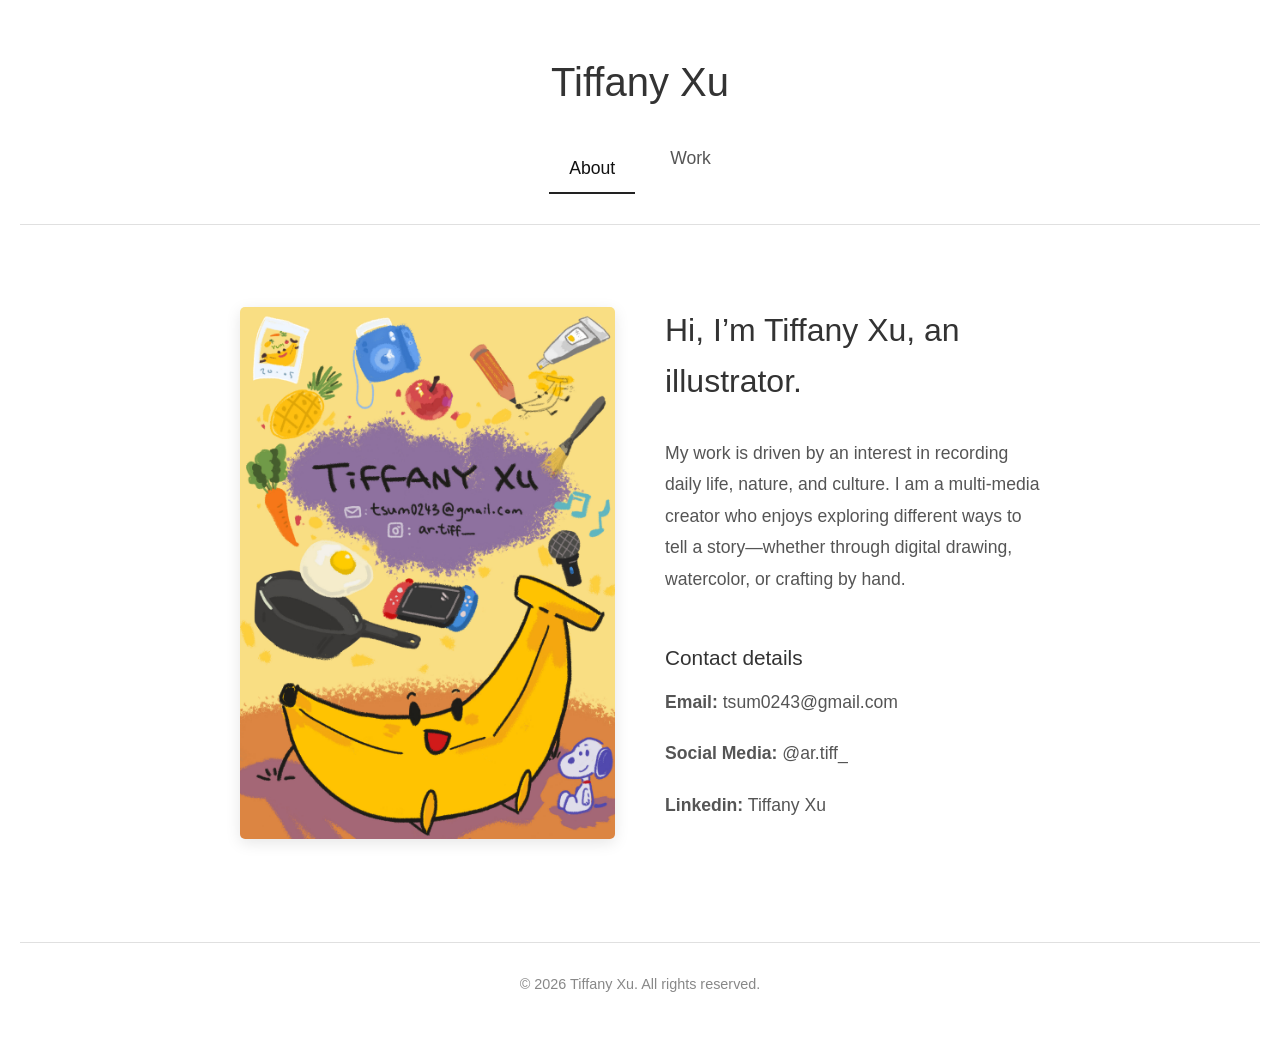
==== index.html @ 04281f54 "First update" ====
<!DOCTYPE html>
<html lang="en">
<head>
    <meta charset="UTF-8">
    <meta name="viewport" content="width=device-width, initial-scale=1.0">
    <title>Tiffany Xu</title>
    <link rel="stylesheet" href="styles.css?v=15">
</head>
<body>
    <div class="container">
        <header>
            <h1 class="main-title">Tiffany Xu</h1>
            <nav class="nav-buttons">
                <a href="index.html" class="nav-btn active">About</a>
                <div class="nav-dropdown">
                    <a href="work.html" class="nav-btn">Work</a>
                    <div class="dropdown-content">
                        <a href="work.html">Illustration</a>
                        <a href="board-game.html">Board Games</a>
                        <a href="installation.html">Installation</a>
                    </div>
                </div>
            </nav>
        </header>

        <main class="page-content">
            <div class="content-section about-layout">
                <div class="about-image-container">
                    <img src="images/about.jpg" alt="Tiffany Xu" class="about-image">
                </div>
                <div class="about-text">
                    <h2>Hi, I’m Tiffany Xu, an illustrator.</h2>
                    <p>My work is driven by an interest in recording daily life, nature, and culture. I am a multi-media creator who enjoys exploring different ways to tell a story—whether through digital drawing, watercolor, or crafting by hand.</p>
                    <br>
                    <h3 style="margin-bottom: 12px; font-weight: 500; font-size: 1.3rem;">Contact details</h3>
                    <p><strong>Email:</strong> <a href="mailto:tsum0243@gmail.com" style="color: inherit; text-decoration: none;">tsum0243@gmail.com</a></p>
                    <p><strong>Social Media:</strong> <a href="https://www.instagram.com/ar.tiff_?igsh=MWZ2eTgyZ25mOGxwZg==&utm_source=qr" target="_blank" style="color: inherit; text-decoration: none;">@ar.tiff_</a></p>
                    <p><strong>Linkedin:</strong> <a href="https://www.linkedin.com/in/tiffany-xu-31a6b729b/" target="_blank" style="color: inherit; text-decoration: none;">Tiffany Xu</a></p>
                </div>
            </div>
        </main>
        
        <footer>
            <p>&copy; 2026 Tiffany Xu. All rights reserved.</p>
        </footer>
    </div>
</body>
</html>
---- styles.css ----
/* Reset and Base Styles */
* {
    margin: 0;
    padding: 0;
    box-sizing: border-box;
}

body {
    font-family: -apple-system, BlinkMacSystemFont, 'Segoe UI', Roboto, Oxygen, Ubuntu, Cantarell, sans-serif;
    background-color: #FFFFFF;
    color: #333333;
    line-height: 1.6;
    min-height: 100vh;
}

.container {
    max-width: 1400px;
    margin: 0 auto;
    padding: 20px;
    min-height: 100vh;
    display: flex;
    flex-direction: column;
}

/* Header Styles */
header {
    padding: 30px 0;
    border-bottom: 1px solid #E0E0E0;
    margin-bottom: 40px;
}

.main-title {
    font-size: 2.5rem;
    font-weight: 300;
    color: #333333;
    margin-bottom: 30px;
    text-align: center;
}

/* Navigation Buttons */
.nav-buttons {
    display: flex;
    justify-content: center;
    gap: 15px;
    flex-wrap: wrap;
}

.nav-btn {
    padding: 10px 20px;
    background-color: transparent;
    color: #555555;
    text-decoration: none;
    border: none;
    border-bottom: 2px solid transparent;
    border-radius: 0;
    transition: all 0.3s ease;
    font-size: 1.1rem;
    cursor: pointer;
}

.nav-btn:hover {
    background-color: transparent;
    color: #111111;
}

.nav-btn.active {
    background-color: transparent;
    color: #111111;
    border-color: #222222;
}

/* Navigation Dropdown */
.nav-dropdown {
    display: inline-block;
    position: relative;
}

.dropdown-content {
    display: none;
    position: absolute;
    background-color: #ffffff;
    min-width: 155px;
    box-shadow: 0px 4px 12px 1px rgba(0,0,0,0.08);
    z-index: 100;
    top: 100%;
    left: 50%;
    transform: translateX(-50%);
    border-radius: 4px;
    padding: 8px 0;
}

.dropdown-content a {
    color: #555555;
    padding: 10px 16px;
    text-decoration: none;
    display: block;
    font-size: 0.95rem;
    transition: background-color 0.2s ease, color 0.2s ease;
    text-align: center;
}

.dropdown-content a:hover {
    background-color: #f9f9f9;
    color: #111111;
}

.nav-dropdown:hover .dropdown-content {
    display: block;
}

/* Home Page Content */
.home-content {
    flex: 1;
    display: flex;
    flex-direction: column;
    align-items: center;
    justify-content: center;
    text-align: center;
    padding: 40px 20px;
}

.welcome-section {
    margin-bottom: 40px;
}

.welcome-section h2 {
    font-size: 2rem;
    font-weight: 300;
    margin-bottom: 20px;
    color: #333333;
}

.welcome-section p {
    font-size: 1.2rem;
    color: #666666;
}

.feature-preview {
    font-size: 1rem;
    color: #888888;
}

/* Page Content (About, Contact) */
.page-content {
    flex: 1;
    padding: 40px 20px;
}

.content-section {
    max-width: 800px;
    margin: 0 auto;
}

.content-section h2 {
    font-size: 2rem;
    font-weight: 300;
    margin-bottom: 30px;
    color: #333333;
}

.content-section p {
    font-size: 1.1rem;
    margin-bottom: 20px;
    color: #555555;
    line-height: 1.8;
}

.contact-info {
    margin-top: 30px;
}

.contact-info p {
    margin-bottom: 15px;
}

/* About Page Layout */
.about-layout {
    display: flex;
    align-items: center;
    gap: 50px;
}

.about-text {
    flex: 1;
}

.about-image-container {
    flex: 1;
    width: 100%;
    margin-bottom: 0px;
    text-align: center;
}

.about-image {
    max-width: 100%;
    height: auto;
    display: block;
    margin: 0 auto;
    border-radius: 5px;
    box-shadow: 0 4px 15px rgba(0, 0, 0, 0.1);
}

@media (max-width: 768px) {
    .about-layout {
        flex-direction: column;
    }
    
    .about-image-container {
        margin-bottom: 30px;
    }
}

/* Work Page Layout */
.work-content {
    flex: 1;
    padding: 20px 0;
}

.work-layout {
    display: flex;
    gap: 30px;
    min-height: 70vh;
}

/* Left Column: Thumbnail Gallery */
.thumbnail-column {
    width: 200px;
    flex-shrink: 0;
    padding: 20px;
    background-color: #FAFAFA;
    border-right: 1px solid #E0E0E0;
}

.thumbnail-column h2 {
    font-size: 1.3rem;
    font-weight: 300;
    margin-bottom: 25px;
    color: #333333;
}

.sidebar-category {
    display: block;
    font-size: 1.1rem;
    font-weight: 500;
    color: #888;
    text-transform: uppercase;
    text-decoration: none;
    letter-spacing: 1px;
    margin: 20px 0 15px 0;
    transition: color 0.3s ease;
}
.sidebar-category:first-of-type {
    margin-top: 0;
}
.sidebar-category:hover {
    color: #333;
}
.sidebar-category.active {
    color: #333;
    font-weight: 700;
}

.thumbnail-gallery {
    display: flex;
    flex-direction: column;
    gap: 15px;
}

.thumbnail-item {
    cursor: pointer;
    border: 2px solid transparent;
    border-radius: 5px;
    padding: 5px;
    transition: all 0.3s ease;
    width: 100%;
    display: flex;
    flex-direction: column;
    align-items: center;
    gap: 5px;
}

.thumbnail-item:hover {
    border-color: #CCCCCC;
    transform: scale(1.05);
}

.thumbnail-item.active {
    border-color: #333333;
}

.thumbnail-img-wrapper {
    width: 100%;
    aspect-ratio: 1;
    overflow: hidden;
    border-radius: 3px;
}

.thumbnail-img-wrapper img {
    width: 100%;
    height: 100%;
    object-fit: cover;
    display: block;
}

.thumbnail-subtitle {
    font-size: 10px;
    color: #333;
    text-align: center;
    text-transform: capitalize;
}

/* Center Column: Main Project View */
.main-view-column {
    flex: 1;
    display: flex;
    flex-direction: column;
    gap: 40px;
}

.project-display {
    width: 100%;
    max-width: 800px;
    margin: 0 auto;
    background-color: #FAFAFA;
    padding: 20px;
    border-radius: 5px;
    position: relative;
}

.project-display img {
    max-width: 100%;
    max-height: 65vh;
    width: auto;
    height: auto;
    display: block;
    margin: 0 auto;
    object-fit: contain;
    border-radius: 3px;
    transition: transform 0.3s ease;
}

.project-display img:hover {
    transform: scale(1.02);
}

/* Gallery Navigation Arrows */
.gallery-arrow {
    position: absolute;
    top: 50%;
    transform: translateY(-50%);
    background-color: rgba(255, 255, 255, 0.9);
    border: 2px solid #333333;
    border-radius: 50%;
    width: 50px;
    height: 50px;
    font-size: 2rem;
    font-weight: bold;
    color: #333333;
    cursor: pointer;
    display: flex;
    align-items: center;
    justify-content: center;
    z-index: 10;
    transition: all 0.3s ease;
    padding: 0;
    line-height: 1;
}

.gallery-arrow:hover {
    background-color: #333333;
    color: #FFFFFF;
    transform: translateY(-50%) scale(1.1);
}

.left-arrow {
    left: 10px;
}

.right-arrow {
    right: 10px;
}

.project-description {
    max-width: 800px;
    margin: 0 auto;
    padding: 0 20px;
}

.project-description h2 {
    font-size: 1.8rem;
    font-weight: 300;
    margin-bottom: 10px;
    color: #333333;
}

.project-description .project-subtitle {
    font-size: 1.2rem;
    font-weight: 400;
    margin-bottom: 20px;
    color: #666666;
    font-style: italic;
}

.project-description p {
    font-size: 1.1rem;
    color: #555555;
    line-height: 1.8;
}

.project-components {
    display: none;
    grid-template-columns: 1fr 1fr;
    gap: 20px;
    margin-top: 30px;
}

.project-components img {
    width: 100%;
    height: auto;
    border-radius: 3px;
    box-shadow: 0 2px 8px rgba(0, 0, 0, 0.1);
}

.project-components img.full-width {
    grid-column: 1 / -1;
}

/* Footer */
footer {
    margin-top: 60px;
    padding: 30px 0;
    border-top: 1px solid #E0E0E0;
    text-align: center;
    color: #888888;
    font-size: 0.9rem;
}

/* Zoom Modal */
.zoom-modal {
    display: none;
    position: fixed;
    top: 0;
    left: 0;
    width: 100%;
    height: 100%;
    background-color: rgba(0, 0, 0, 0.95);
    z-index: 1000;
    justify-content: center;
    align-items: center;
    padding: 20px;
}

.zoom-modal.active {
    display: flex;
}

.zoom-image {
    max-width: 90%;
    max-height: 90vh;
    object-fit: contain;
    border-radius: 5px;
}

.zoom-close {
    position: absolute;
    top: 20px;
    right: 30px;
    background: none;
    border: none;
    color: #FFFFFF;
    font-size: 3rem;
    font-weight: 300;
    cursor: pointer;
    z-index: 1001;
    width: 50px;
    height: 50px;
    display: flex;
    align-items: center;
    justify-content: center;
    transition: transform 0.3s ease;
    line-height: 1;
}

.zoom-close:hover {
    transform: scale(1.2);
    color: #CCCCCC;
}

.zoom-arrow {
    position: absolute;
    top: 50%;
    transform: translateY(-50%);
    background-color: rgba(255, 255, 255, 0.2);
    border: 2px solid #FFFFFF;
    border-radius: 50%;
    width: 60px;
    height: 60px;
    font-size: 3rem;
    font-weight: bold;
    color: #FFFFFF;
    cursor: pointer;
    display: flex;
    align-items: center;
    justify-content: center;
    z-index: 1001;
    transition: all 0.3s ease;
    padding: 0;
    line-height: 1;
}

.zoom-arrow:hover {
    background-color: rgba(255, 255, 255, 0.3);
    transform: translateY(-50%) scale(1.1);
}

.zoom-left-arrow {
    left: 30px;
}

.zoom-right-arrow {
    right: 30px;
}

/* Responsive Design */
@media (max-width: 968px) {
    .work-layout {
        flex-direction: column;
    }
    
    .thumbnail-column {
        width: 100%;
        border-right: none;
        border-bottom: 1px solid #E0E0E0;
        padding-bottom: 20px;
    }
    
    .thumbnail-gallery {
        flex-direction: row;
        flex-wrap: wrap;
        justify-content: center;
    }
    
    .thumbnail-item {
        width: 120px;
    }
}

@media (max-width: 600px) {
    .main-title {
        font-size: 2rem;
    }
    
    .nav-btn {
        padding: 10px 20px;
        font-size: 0.9rem;
    }
    
    .welcome-section h2 {
        font-size: 1.5rem;
    }
}
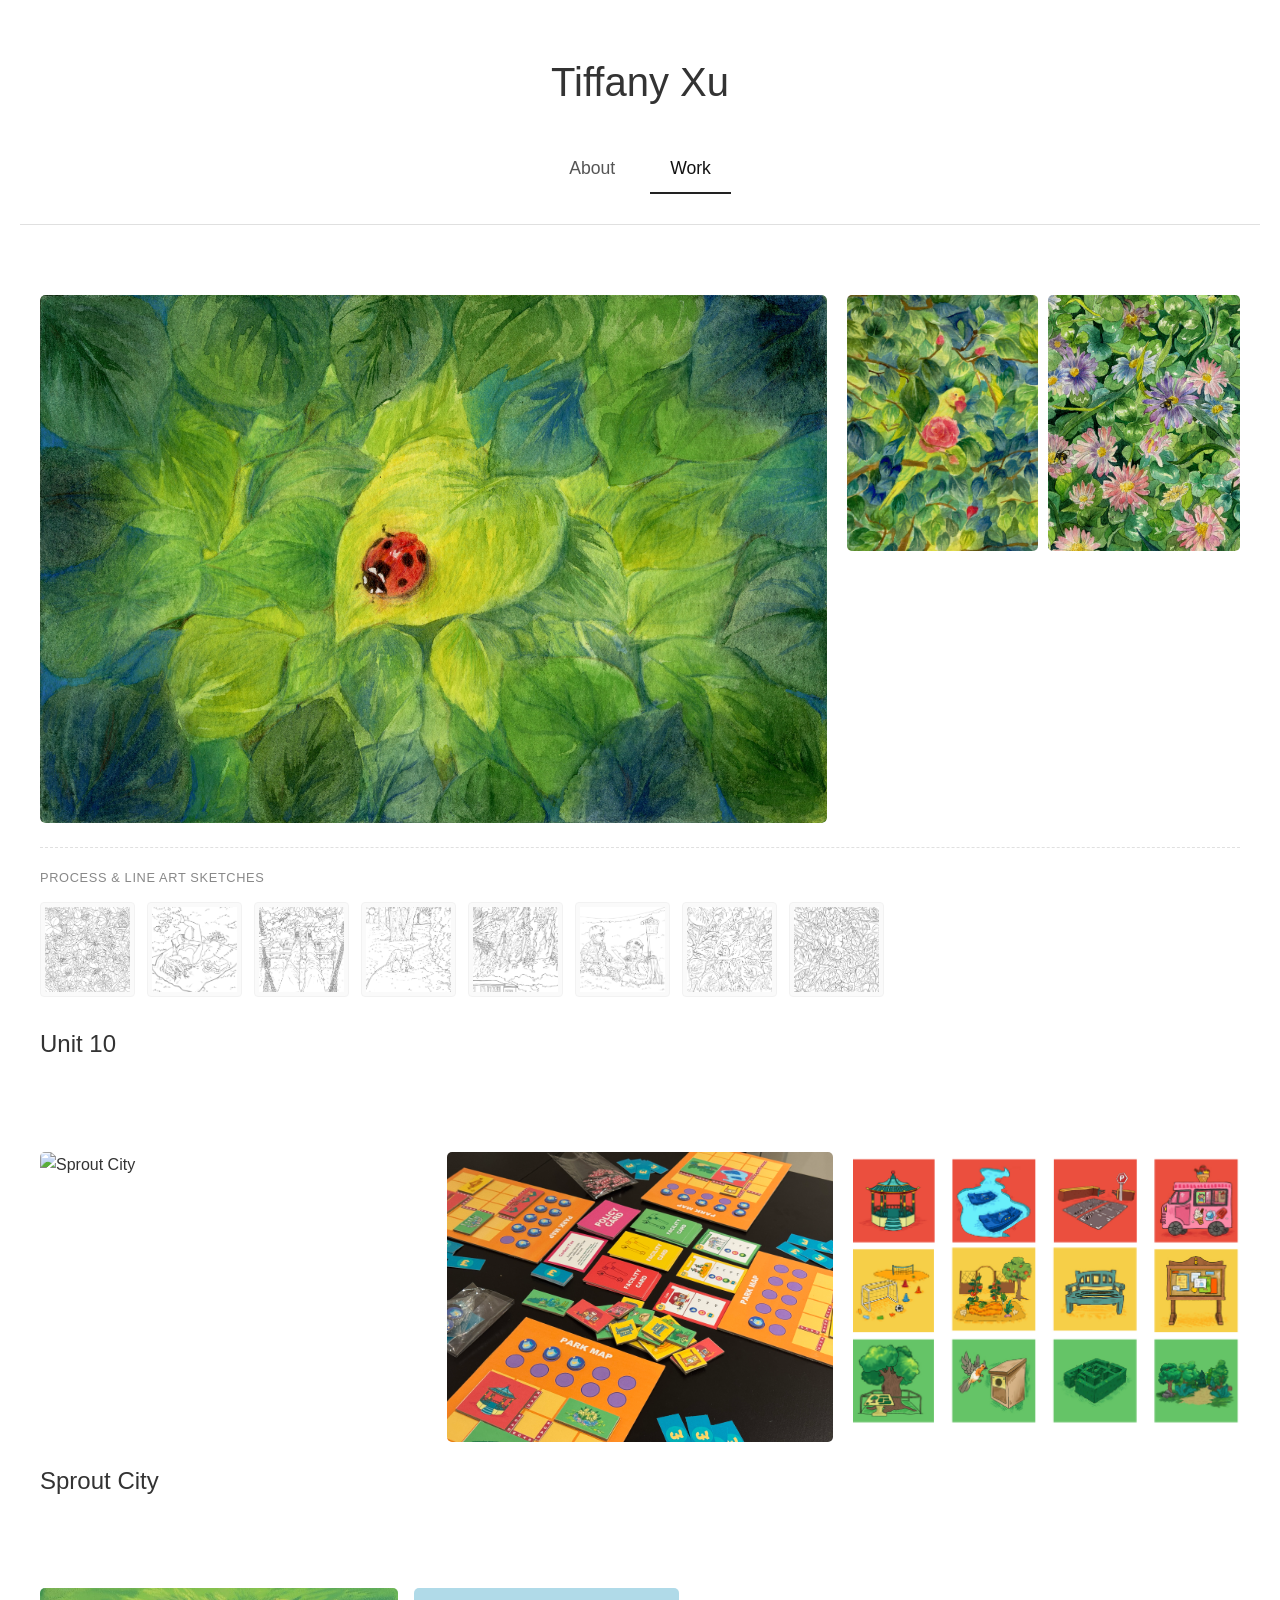
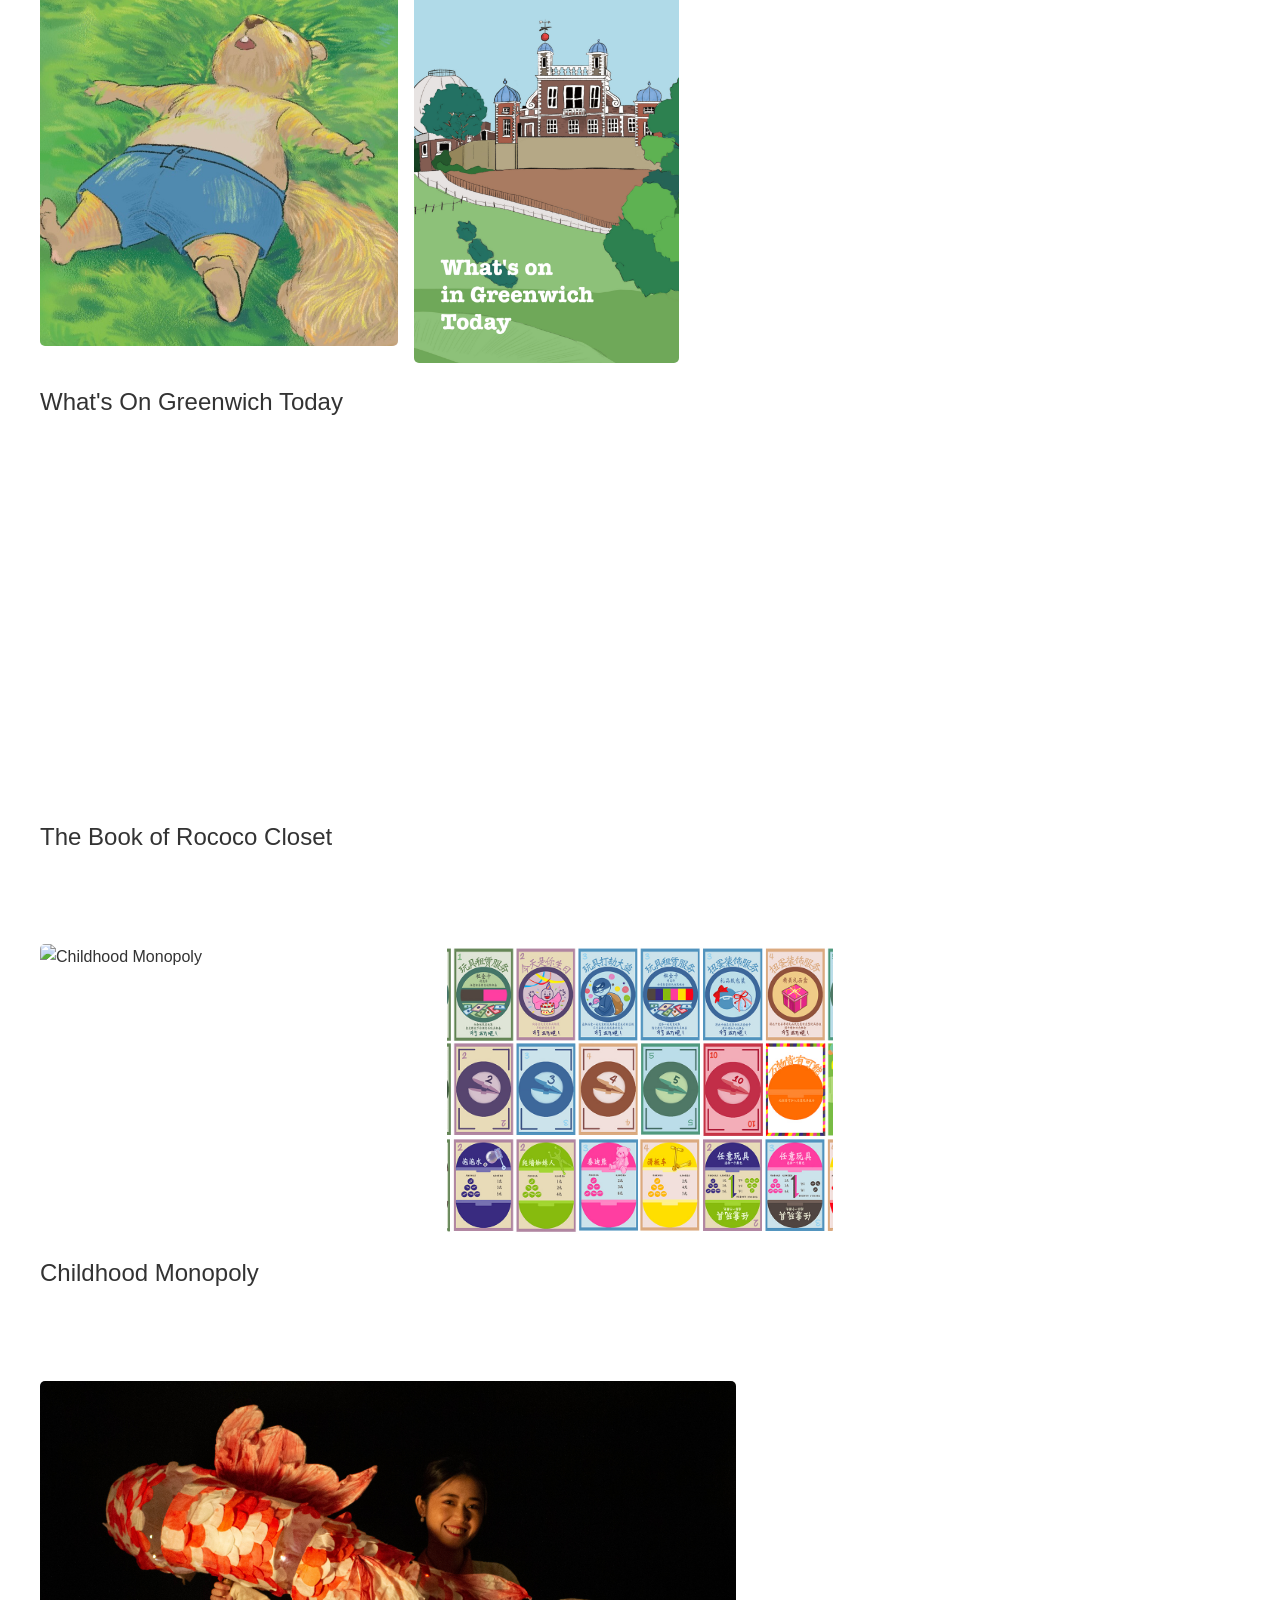
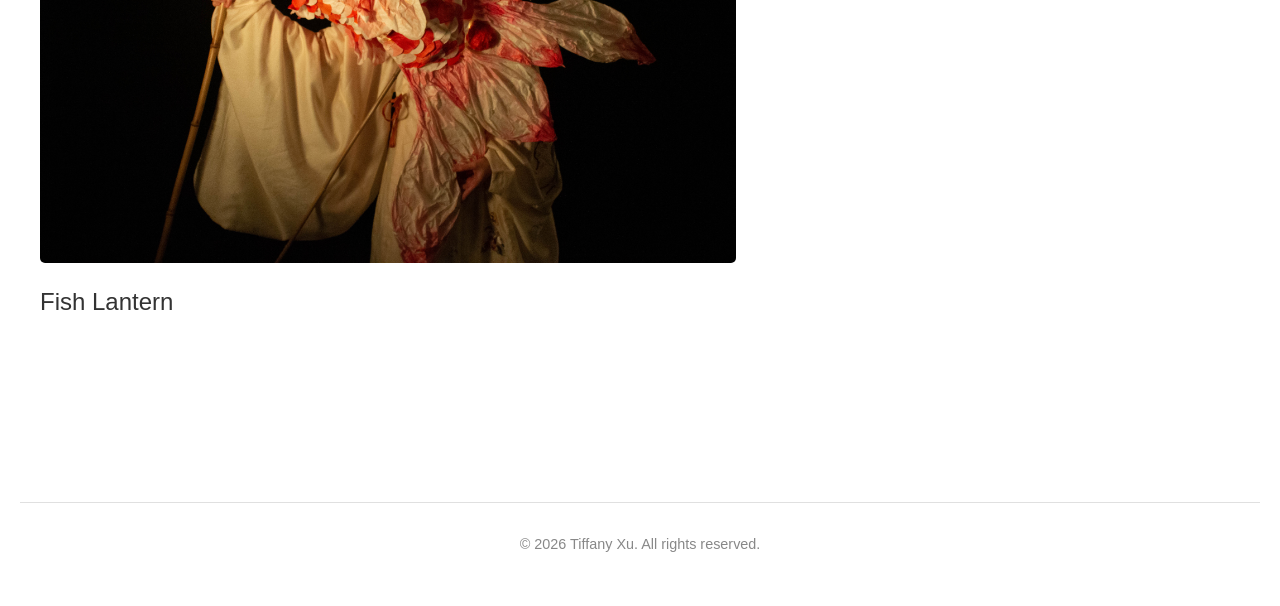
==== commit 850fe6ac: "update" ====
--- a/index.html
+++ b/index.html
@@ -1,48 +1,89 @@
 <!DOCTYPE html>
 <html lang="en">
+
 <head>
     <meta charset="UTF-8">
     <meta name="viewport" content="width=device-width, initial-scale=1.0">
-    <title>Tiffany Xu</title>
-    <link rel="stylesheet" href="styles.css?v=15">
+    <title>Work — Tiffany Xu</title>
+    <link rel="stylesheet" href="styles.css?v=23">
 </head>
+
 <body>
-    <div class="container">
+    <div class="container" id="siteContainer">
+
+        <div id="aboutDropdown" class="about-dropdown-panel">
+            <div class="about-flex-wrapper">
+                <div class="about-image-container">
+                    <img src="images/about.jpg" alt="Tiffany Xu" onerror="this.style.display='none';">
+                </div>
+                <div class="about-bio-text">
+                    <h2>Tiffany Xu</h2>
+                    <p>Welcome to my creative studio. I am an artist and designer specializing in analog watercolor
+                        illustration, intricate line art workflows, and interactive design.</p>
+                    <p>My work explores the intersections of narrative, texture, and visual storytelling across various
+                        mediums.</p>
+                    <div class="about-contact-info">
+                        <p><strong>Email:</strong> tiffany.xu.art@gmail.com</p>
+                        <p><strong>Instagram:</strong> @tiffany_xu_art</p>
+                    </div>
+                </div>
+            </div>
+        </div>
+
         <header>
             <h1 class="main-title">Tiffany Xu</h1>
             <nav class="nav-buttons">
-                <a href="index.html" class="nav-btn active">About</a>
-                <div class="nav-dropdown">
-                    <a href="work.html" class="nav-btn">Work</a>
-                    <div class="dropdown-content">
-                        <a href="work.html">Illustration</a>
-                        <a href="board-game.html">Board Games</a>
-                        <a href="installation.html">Installation</a>
-                    </div>
-                </div>
+                <a onclick="toggleAboutPanel()" class="nav-btn" id="aboutToggleBtn" role="button">About</a>
+                <a href="index.html" class="nav-btn active">Work</a>
             </nav>
         </header>
 
-        <main class="page-content">
-            <div class="content-section about-layout">
-                <div class="about-image-container">
-                    <img src="images/about.jpg" alt="Tiffany Xu" class="about-image">
-                </div>
-                <div class="about-text">
-                    <h2>Hi, I’m Tiffany Xu, an illustrator.</h2>
-                    <p>My work is driven by an interest in recording daily life, nature, and culture. I am a multi-media creator who enjoys exploring different ways to tell a story—whether through digital drawing, watercolor, or crafting by hand.</p>
-                    <br>
-                    <h3 style="margin-bottom: 12px; font-weight: 500; font-size: 1.3rem;">Contact details</h3>
-                    <p><strong>Email:</strong> <a href="mailto:tsum0243@gmail.com" style="color: inherit; text-decoration: none;">tsum0243@gmail.com</a></p>
-                    <p><strong>Social Media:</strong> <a href="https://www.instagram.com/ar.tiff_?igsh=MWZ2eTgyZ25mOGxwZg==&utm_source=qr" target="_blank" style="color: inherit; text-decoration: none;">@ar.tiff_</a></p>
-                    <p><strong>Linkedin:</strong> <a href="https://www.linkedin.com/in/tiffany-xu-31a6b729b/" target="_blank" style="color: inherit; text-decoration: none;">Tiffany Xu</a></p>
-                </div>
-            </div>
+        <main class="page-content portfolio-index" id="portfolioIndex">
+            <div class="portfolio-list" id="portfolioList" aria-label="Projects"></div>
         </main>
-        
+
         <footer>
-            <p>&copy; 2026 Tiffany Xu. All rights reserved.</p>
+            <p>© 2026 Tiffany Xu. All rights reserved.</p>
         </footer>
     </div>
+
+    <!-- Detail Mode (Master-Detail) -->
+    <div id="projectDetail" class="project-detail" aria-hidden="true" role="dialog" aria-modal="true">
+        <div class="project-detail-backdrop" id="projectDetailBackdrop"></div>
+        <div class="project-detail-panel">
+            <button type="button" class="detail-close" id="projectDetailClose" aria-label="Close project">×</button>
+            <div class="detail-layout">
+                <section class="detail-media" aria-label="Project images">
+                    <div class="detail-main-image-wrap" id="detailMainImageWrap">
+                        <img id="detailMainImage" class="detail-main-image" src="" alt="">
+                    </div>
+                    <div class="detail-thumbnail-reel" id="detailThumbnailReel" role="tablist"
+                        aria-label="Project image thumbnails"></div>
+                </section>
+                <aside class="detail-sidebar">
+                    <h2 id="detailTitle" class="detail-title"></h2>
+                    <p id="detailSubtitle" class="detail-subtitle"></p>
+                    <div id="detailDescription" class="detail-description"></div>
+                </aside>
+            </div>
+        </div>
+    </div>
+
+    <script>
+        function toggleAboutPanel() {
+            var panel = document.getElementById('aboutDropdown');
+            var btn = document.getElementById('aboutToggleBtn');
+            if (panel.classList.contains('is-open')) {
+                panel.classList.remove('is-open');
+                btn.classList.remove('active');
+            } else {
+                panel.classList.add('is-open');
+                btn.classList.add('active');
+                window.scrollTo({ top: 0, behavior: 'smooth' });
+            }
+        }
+    </script>
+    <script src="work.js?v=23"></script>
 </body>
+
 </html>
--- a/styles.css
+++ b/styles.css
@@ -69,44 +69,7 @@
     border-color: #222222;
 }
 
-/* Navigation Dropdown */
-.nav-dropdown {
-    display: inline-block;
-    position: relative;
-}
-
-.dropdown-content {
-    display: none;
-    position: absolute;
-    background-color: #ffffff;
-    min-width: 155px;
-    box-shadow: 0px 4px 12px 1px rgba(0,0,0,0.08);
-    z-index: 100;
-    top: 100%;
-    left: 50%;
-    transform: translateX(-50%);
-    border-radius: 4px;
-    padding: 8px 0;
-}
-
-.dropdown-content a {
-    color: #555555;
-    padding: 10px 16px;
-    text-decoration: none;
-    display: block;
-    font-size: 0.95rem;
-    transition: background-color 0.2s ease, color 0.2s ease;
-    text-align: center;
-}
-
-.dropdown-content a:hover {
-    background-color: #f9f9f9;
-    color: #111111;
-}
-
-.nav-dropdown:hover .dropdown-content {
-    display: block;
-}
+/* Navigation element cleanup */
 
 /* Home Page Content */
 .home-content {
@@ -176,7 +139,7 @@
 /* About Page Layout */
 .about-layout {
     display: flex;
-    align-items: center;
+    align-items: flex-start;
     gap: 50px;
 }
 
@@ -204,7 +167,7 @@
     .about-layout {
         flex-direction: column;
     }
-    
+
     .about-image-container {
         margin-bottom: 30px;
     }
@@ -249,12 +212,15 @@
     margin: 20px 0 15px 0;
     transition: color 0.3s ease;
 }
+
 .sidebar-category:first-of-type {
     margin-top: 0;
 }
+
 .sidebar-category:hover {
     color: #333;
 }
+
 .sidebar-category.active {
     color: #333;
     font-weight: 700;
@@ -435,113 +401,525 @@
     font-size: 0.9rem;
 }
 
-/* Zoom Modal */
-.zoom-modal {
-    display: none;
+/* About dropdown (index) */
+.about-dropdown-panel {
+    max-height: 0;
+    overflow: hidden;
+    background-color: #fafafa;
+    border-bottom: 0 solid #eaeaea;
+    transition: max-height 0.5s cubic-bezier(0.4, 0, 0.2, 1), padding 0.5s ease;
+    padding: 0 40px;
+}
+
+.about-dropdown-panel.is-open {
+    max-height: 600px;
+    padding: 50px 40px;
+    border-bottom: 1px solid #eaeaea;
+}
+
+.about-flex-wrapper {
+    display: flex;
+    gap: 50px;
+    max-width: 1200px;
+    margin: 0 auto;
+    align-items: center;
+}
+
+.about-dropdown-panel .about-image-container {
+    flex: 1;
+    max-width: 300px;
+}
+
+.about-dropdown-panel .about-image-container img {
+    width: 100%;
+    height: auto;
+    border-radius: 4px;
+    object-fit: cover;
+}
+
+.about-bio-text {
+    flex: 2;
+}
+
+.about-bio-text h2 {
+    font-size: 1.8rem;
+    margin-bottom: 15px;
+    font-weight: 400;
+    color: #111;
+}
+
+.about-bio-text p {
+    font-size: 0.95rem;
+    line-height: 1.7;
+    color: #555;
+    margin-bottom: 15px;
+}
+
+.about-contact-info {
+    margin-top: 25px;
+    padding-top: 15px;
+    border-top: 1px solid #eeeeee;
+}
+
+.about-contact-info p {
+    font-size: 0.9rem;
+    color: #666;
+    margin-bottom: 6px;
+    display: inline-block;
+    margin-right: 25px;
+}
+
+/* Portfolio index (master list) */
+.portfolio-index {
+    padding-top: 10px;
+}
+
+.portfolio-list {
+    display: flex;
+    flex-direction: column;
+    gap: 88px;
+    padding: 20px 0 80px;
+}
+
+.portfolio-item {
+    display: flex;
+    flex-direction: column;
+    align-items: flex-start;
+    gap: 20px;
+    cursor: pointer;
+    width: 100%;
+    outline: none;
+}
+
+.portfolio-item:focus-visible {
+    outline: 2px solid #333;
+    outline-offset: 8px;
+}
+
+.portfolio-item-gallery {
+    width: 100%;
+}
+
+.portfolio-item-title {
+    font-size: 1.5rem;
+    font-weight: 300;
+    color: #333;
+    margin: 0;
+}
+
+/* Index gallery layouts */
+.project-gallery-cluster {
+    width: 100%;
+}
+
+.project-gallery-cluster img {
+    display: block;
+    width: 100%;
+    border-radius: 5px;
+}
+
+/* Unit 10: large hero + 2×2 grid */
+.project-gallery-cluster.layout-hero-grid {
+    display: grid;
+    grid-template-columns: 2fr 1fr;
+    gap: 20px;
+    align-items: stretch;
+}
+
+.layout-hero-grid .cluster-main {
+    min-width: 0;
+    overflow: hidden;
+    border-radius: 5px;
+}
+
+.layout-hero-grid .cluster-main img {
+    width: 100%;
+    height: 100%;
+    min-height: 320px;
+    max-height: min(72vh, 680px);
+    object-fit: cover;
+}
+
+.layout-hero-grid .cluster-grid {
+    display: grid;
+    grid-template-columns: 1fr 1fr;
+    gap: 10px;
+    min-width: 0;
+}
+
+.layout-hero-grid .cluster-grid img {
+    aspect-ratio: 3 / 4;
+    height: auto;
+    object-fit: cover;
+}
+
+/* Sprout City & Childhood Monopoly: three across */
+.project-gallery-cluster.layout-trio {
+    display: grid;
+    grid-template-columns: repeat(3, 1fr);
+    gap: 20px;
+    align-items: start;
+}
+
+.layout-trio img {
+    aspect-ratio: 4 / 3;
+    object-fit: cover;
+}
+
+/* Greenwich: lead image + supporting column */
+.project-gallery-cluster.layout-featured-row {
+    display: grid;
+    grid-template-columns: 1.15fr 0.85fr 0.85fr 0.85fr;
+    gap: 16px;
+    align-items: start;
+}
+
+.layout-featured-row img:first-child {
+    aspect-ratio: 1 / 1;
+    object-fit: cover;
+}
+
+.layout-featured-row img:not(:first-child) {
+    max-height: 420px;
+    object-fit: cover;
+    object-position: top;
+}
+
+/* Rococo: horizontal film strip */
+.project-gallery-cluster.layout-film-strip {
+    display: grid;
+    grid-template-columns: repeat(4, 1fr);
+    gap: 16px;
+    align-items: end;
+}
+
+.layout-film-strip img {
+    max-height: 400px;
+    width: 100%;
+    object-fit: contain;
+    object-position: bottom;
+}
+
+/* Fish Lantern: single vertical */
+.project-gallery-cluster.layout-single {
+    max-width: 58%;
+}
+
+.layout-single img {
+    width: 100%;
+    height: auto;
+    max-height: 75vh;
+    object-fit: contain;
+}
+
+/* Unit 10 process line art */
+.unit10-lineart {
+    margin-top: 24px;
+    padding: 20px 0 8px;
+    border-top: 1px dashed #e0e0e0;
+    width: 100%;
+}
+
+.unit10-lineart-label {
+    font-size: 0.8rem;
+    color: #888;
+    letter-spacing: 0.05em;
+    margin-bottom: 14px;
+    text-transform: uppercase;
+}
+
+.unit10-lineart-row {
+    display: flex;
+    flex-wrap: wrap;
+    gap: 12px;
+}
+
+.lineart-stamp {
+    width: 95px;
+    height: 95px;
+    object-fit: cover;
+    border-radius: 4px;
+    background: #f7f7f7;
+    padding: 4px;
+    border: 1px solid #e9e9e9;
+    opacity: 0.55;
+    transition: opacity 0.3s ease, transform 0.3s ease;
+}
+
+.portfolio-item:hover .lineart-stamp {
+    opacity: 0.75;
+}
+
+.lineart-stamp:hover {
+    opacity: 1;
+    transform: translateY(-2px);
+}
+
+@media (max-width: 900px) {
+    .project-gallery-cluster.layout-hero-grid {
+        grid-template-columns: 1fr;
+    }
+
+    .layout-hero-grid .cluster-main img {
+        max-height: 50vh;
+        min-height: 0;
+    }
+
+    .project-gallery-cluster.layout-trio,
+    .project-gallery-cluster.layout-featured-row,
+    .project-gallery-cluster.layout-film-strip {
+        grid-template-columns: 1fr 1fr;
+    }
+
+    .project-gallery-cluster.layout-single {
+        max-width: 100%;
+    }
+}
+
+@media (max-width: 600px) {
+    .project-gallery-cluster.layout-trio,
+    .project-gallery-cluster.layout-featured-row,
+    .project-gallery-cluster.layout-film-strip {
+        grid-template-columns: 1fr;
+    }
+}
+
+/* Scroll fade (index hero rows) */
+.scroll-fade {
+    opacity: 0;
+    transform: translateY(28px);
+    transition: opacity 0.75s ease, transform 0.75s ease;
+}
+
+.scroll-fade.is-visible {
+    opacity: 1;
+    transform: translateY(0);
+}
+
+.scroll-fade.is-hidden {
+    opacity: 0;
+    transform: translateY(-20px);
+}
+
+/* Detail mode (fullscreen master-detail) */
+body.detail-mode-open {
+    overflow: hidden;
+}
+
+.project-detail {
     position: fixed;
-    top: 0;
-    left: 0;
+    inset: 0;
+    z-index: 1000;
+    display: flex;
+    align-items: stretch;
+    justify-content: center;
+    pointer-events: none;
+    opacity: 0;
+    visibility: hidden;
+    transition: opacity 0.45s ease, visibility 0.45s ease;
+}
+
+.project-detail.is-active {
+    pointer-events: auto;
+    opacity: 1;
+    visibility: visible;
+}
+
+.project-detail-backdrop {
+    position: absolute;
+    inset: 0;
+    background: rgba(255, 255, 255, 0.92);
+    backdrop-filter: blur(6px);
+}
+
+.project-detail-panel {
+    position: relative;
+    z-index: 1;
     width: 100%;
     height: 100%;
-    background-color: rgba(0, 0, 0, 0.95);
-    z-index: 1000;
-    justify-content: center;
-    align-items: center;
-    padding: 20px;
-}
-
-.zoom-modal.active {
-    display: flex;
-}
-
-.zoom-image {
-    max-width: 90%;
-    max-height: 90vh;
-    object-fit: contain;
-    border-radius: 5px;
-}
-
-.zoom-close {
+    display: flex;
+    flex-direction: column;
+    transform: translateY(16px) scale(0.985);
+    opacity: 0;
+    transition: transform 0.45s cubic-bezier(0.4, 0, 0.2, 1), opacity 0.45s ease;
+}
+
+.project-detail.is-active .project-detail-panel {
+    transform: translateY(0) scale(1);
+    opacity: 1;
+}
+
+.detail-close {
     position: absolute;
     top: 20px;
-    right: 30px;
-    background: none;
+    right: 24px;
+    z-index: 10;
+    font-size: 2.5rem;
+    line-height: 1;
+    color: #333;
+    background: transparent;
     border: none;
-    color: #FFFFFF;
-    font-size: 3rem;
-    font-weight: 300;
     cursor: pointer;
-    z-index: 1001;
-    width: 50px;
-    height: 50px;
+    padding: 8px 12px;
+    transition: transform 0.2s ease, opacity 0.2s ease;
+}
+
+.detail-close:hover {
+    transform: scale(1.08);
+    opacity: 0.7;
+}
+
+.detail-layout {
+    display: grid;
+    grid-template-columns: minmax(0, 1fr) minmax(280px, 380px);
+    width: 100%;
+    height: 100%;
+    background: #fff;
+    box-shadow: 0 0 60px rgba(0, 0, 0, 0.08);
+}
+
+.detail-media {
+    display: flex;
+    flex-direction: column;
+    min-height: 0;
+    background: #fafafa;
+    border-right: 1px solid #e8e8e8;
+    padding: 24px 24px 20px;
+}
+
+.detail-main-image-wrap {
+    flex: 1;
     display: flex;
     align-items: center;
     justify-content: center;
-    transition: transform 0.3s ease;
-    line-height: 1;
-}
-
-.zoom-close:hover {
-    transform: scale(1.2);
-    color: #CCCCCC;
-}
-
-.zoom-arrow {
-    position: absolute;
-    top: 50%;
-    transform: translateY(-50%);
-    background-color: rgba(255, 255, 255, 0.2);
-    border: 2px solid #FFFFFF;
-    border-radius: 50%;
-    width: 60px;
-    height: 60px;
-    font-size: 3rem;
-    font-weight: bold;
-    color: #FFFFFF;
+    min-height: 0;
+    overflow: hidden;
+    margin-bottom: 16px;
+}
+
+.detail-main-image {
+    max-width: 100%;
+    max-height: 100%;
+    width: auto;
+    height: auto;
+    object-fit: contain;
+    transition: opacity 0.2s ease;
+}
+
+.detail-main-image.is-swapping {
+    opacity: 0.25;
+}
+
+.detail-thumbnail-reel {
+    flex-shrink: 0;
+    display: flex;
+    gap: 10px;
+    overflow-x: auto;
+    padding: 4px 2px 8px;
+    scroll-snap-type: x mandatory;
+    -webkit-overflow-scrolling: touch;
+}
+
+.detail-thumb {
+    flex-shrink: 0;
+    width: 72px;
+    height: 72px;
+    padding: 0;
+    border: 2px solid transparent;
+    border-radius: 4px;
+    background: #eee;
     cursor: pointer;
-    display: flex;
-    align-items: center;
-    justify-content: center;
-    z-index: 1001;
-    transition: all 0.3s ease;
-    padding: 0;
-    line-height: 1;
-}
-
-.zoom-arrow:hover {
-    background-color: rgba(255, 255, 255, 0.3);
-    transform: translateY(-50%) scale(1.1);
-}
-
-.zoom-left-arrow {
-    left: 30px;
-}
-
-.zoom-right-arrow {
-    right: 30px;
-}
-
-/* Responsive Design */
-@media (max-width: 968px) {
-    .work-layout {
+    opacity: 0.55;
+    overflow: hidden;
+    scroll-snap-align: center;
+    transition: opacity 0.2s ease, border-color 0.2s ease, transform 0.2s ease;
+}
+
+.detail-thumb img {
+    width: 100%;
+    height: 100%;
+    object-fit: cover;
+    display: block;
+}
+
+.detail-thumb:hover,
+.detail-thumb.is-active {
+    opacity: 1;
+}
+
+.detail-thumb.is-active {
+    border-color: #333;
+    transform: scale(1.04);
+}
+
+.detail-sidebar {
+    overflow-y: auto;
+    padding: 72px 40px 48px;
+    background: #fff;
+}
+
+.detail-title {
+    font-size: 2rem;
+    font-weight: 300;
+    color: #222;
+    margin-bottom: 12px;
+    line-height: 1.2;
+}
+
+.detail-subtitle {
+    font-size: 1.05rem;
+    color: #666;
+    font-style: italic;
+    margin-bottom: 28px;
+    line-height: 1.5;
+}
+
+.detail-subtitle[hidden] {
+    display: none;
+}
+
+.detail-description {
+    font-size: 1.05rem;
+    color: #555;
+    line-height: 1.85;
+}
+
+@media (max-width: 900px) {
+    .detail-layout {
+        grid-template-columns: 1fr;
+        grid-template-rows: 58vh auto;
+        overflow-y: auto;
+    }
+
+    .detail-media {
+        border-right: none;
+        border-bottom: 1px solid #e8e8e8;
+        padding: 16px;
+    }
+
+    .detail-sidebar {
+        padding: 32px 24px 48px;
+    }
+
+    .detail-close {
+        top: 12px;
+        right: 12px;
+        background: rgba(255, 255, 255, 0.9);
+        border-radius: 4px;
+    }
+}
+
+@media (max-width: 600px) {
+    .portfolio-list {
+        gap: 72px;
+    }
+
+    .about-dropdown-panel.is-open {
+        padding: 32px 20px;
+    }
+
+    .about-flex-wrapper {
         flex-direction: column;
-    }
-    
-    .thumbnail-column {
-        width: 100%;
-        border-right: none;
-        border-bottom: 1px solid #E0E0E0;
-        padding-bottom: 20px;
-    }
-    
-    .thumbnail-gallery {
-        flex-direction: row;
-        flex-wrap: wrap;
-        justify-content: center;
-    }
-    
-    .thumbnail-item {
-        width: 120px;
     }
 }
 
@@ -549,14 +927,13 @@
     .main-title {
         font-size: 2rem;
     }
-    
+
     .nav-btn {
         padding: 10px 20px;
         font-size: 0.9rem;
     }
-    
+
     .welcome-section h2 {
         font-size: 1.5rem;
     }
 }
-
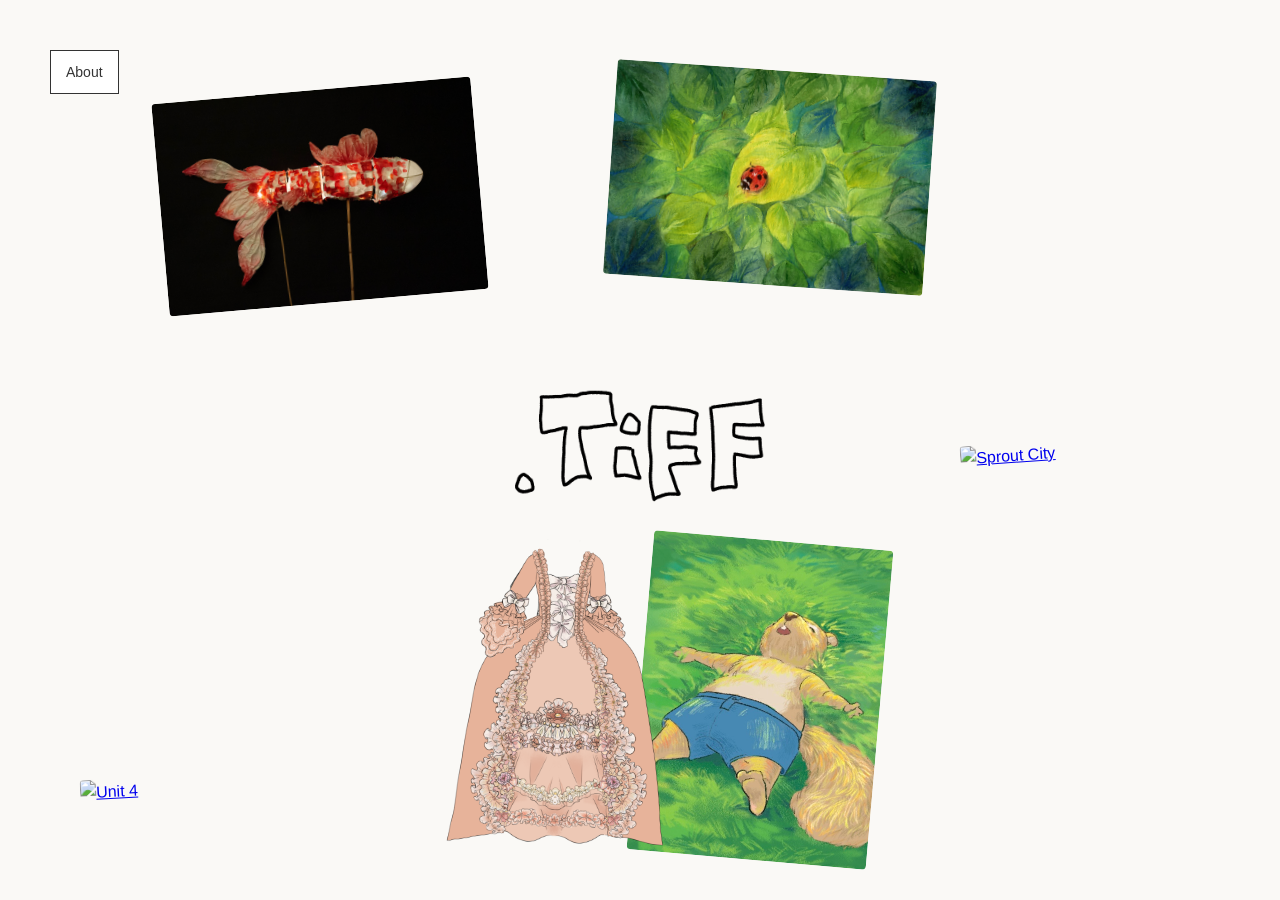
==== commit b0123f24: "update" ====
--- a/index.html
+++ b/index.html
@@ -1,89 +1,42 @@
 <!DOCTYPE html>
 <html lang="en">
-
 <head>
     <meta charset="UTF-8">
     <meta name="viewport" content="width=device-width, initial-scale=1.0">
-    <title>Work — Tiffany Xu</title>
-    <link rel="stylesheet" href="styles.css?v=23">
+    <title>Tiffany Xu</title>
+    <link rel="stylesheet" href="styles.css?v=25">
 </head>
+<body class="home-page">
+    <main class="home-scatter" aria-label="Home">
+        <div class="home-scatter-canvas">
+            <div class="home-logo"><img src="images/logo.png" alt="Tiffany Xu"></div>
 
-<body>
-    <div class="container" id="siteContainer">
+            <a href="about.html" class="scatter-item scatter-about">About</a>
 
-        <div id="aboutDropdown" class="about-dropdown-panel">
-            <div class="about-flex-wrapper">
-                <div class="about-image-container">
-                    <img src="images/about.jpg" alt="Tiffany Xu" onerror="this.style.display='none';">
-                </div>
-                <div class="about-bio-text">
-                    <h2>Tiffany Xu</h2>
-                    <p>Welcome to my creative studio. I am an artist and designer specializing in analog watercolor
-                        illustration, intricate line art workflows, and interactive design.</p>
-                    <p>My work explores the intersections of narrative, texture, and visual storytelling across various
-                        mediums.</p>
-                    <div class="about-contact-info">
-                        <p><strong>Email:</strong> tiffany.xu.art@gmail.com</p>
-                        <p><strong>Instagram:</strong> @tiffany_xu_art</p>
-                    </div>
-                </div>
-            </div>
+            <a href="unit10.html" class="scatter-item scatter-cover scatter-unit10" aria-label="Unit 10">
+                <img src="images/projects/uni/unit10/1.jpeg" alt="Unit 10">
+            </a>
+
+            <a href="unit4.html" class="scatter-item scatter-cover scatter-unit4" aria-label="Unit 4 — Childhood Monopoly">
+                <img src="images/projects/uni/unit4/u4-01.jpg" alt="Unit 4">
+            </a>
+
+            <a href="unit9.html" class="scatter-item scatter-cover scatter-unit9" aria-label="Sprout City">
+                <img src="images/projects/uni/unit9/cover.jpg" alt="Sprout City">
+            </a>
+
+            <a href="unit8.html" class="scatter-item scatter-cover scatter-unit8" aria-label="What's On Greenwich Today">
+                <img src="images/projects/uni/unit8/cover.jpg" alt="Greenwich">
+            </a>
+
+            <a href="unit7.html" class="scatter-item scatter-cover scatter-unit7" aria-label="Unit 7">
+                <img src="images/projects/uni/unit7/unit73.png" alt="Unit 7">
+            </a>
+
+            <a href="highschool.html" class="scatter-item scatter-cover scatter-highschool" aria-label="High School Projects">
+                <img src="images/projects/highschool/fish1.jpg" alt="High School">
+            </a>
         </div>
-
-        <header>
-            <h1 class="main-title">Tiffany Xu</h1>
-            <nav class="nav-buttons">
-                <a onclick="toggleAboutPanel()" class="nav-btn" id="aboutToggleBtn" role="button">About</a>
-                <a href="index.html" class="nav-btn active">Work</a>
-            </nav>
-        </header>
-
-        <main class="page-content portfolio-index" id="portfolioIndex">
-            <div class="portfolio-list" id="portfolioList" aria-label="Projects"></div>
-        </main>
-
-        <footer>
-            <p>© 2026 Tiffany Xu. All rights reserved.</p>
-        </footer>
-    </div>
-
-    <!-- Detail Mode (Master-Detail) -->
-    <div id="projectDetail" class="project-detail" aria-hidden="true" role="dialog" aria-modal="true">
-        <div class="project-detail-backdrop" id="projectDetailBackdrop"></div>
-        <div class="project-detail-panel">
-            <button type="button" class="detail-close" id="projectDetailClose" aria-label="Close project">×</button>
-            <div class="detail-layout">
-                <section class="detail-media" aria-label="Project images">
-                    <div class="detail-main-image-wrap" id="detailMainImageWrap">
-                        <img id="detailMainImage" class="detail-main-image" src="" alt="">
-                    </div>
-                    <div class="detail-thumbnail-reel" id="detailThumbnailReel" role="tablist"
-                        aria-label="Project image thumbnails"></div>
-                </section>
-                <aside class="detail-sidebar">
-                    <h2 id="detailTitle" class="detail-title"></h2>
-                    <p id="detailSubtitle" class="detail-subtitle"></p>
-                    <div id="detailDescription" class="detail-description"></div>
-                </aside>
-            </div>
-        </div>
-    </div>
-
-    <script>
-        function toggleAboutPanel() {
-            var panel = document.getElementById('aboutDropdown');
-            var btn = document.getElementById('aboutToggleBtn');
-            if (panel.classList.contains('is-open')) {
-                panel.classList.remove('is-open');
-                btn.classList.remove('active');
-            } else {
-                panel.classList.add('is-open');
-                btn.classList.add('active');
-                window.scrollTo({ top: 0, behavior: 'smooth' });
-            }
-        }
-    </script>
-    <script src="work.js?v=23"></script>
+    </main>
 </body>
-
-</html>
+</html>
--- a/styles.css
+++ b/styles.css
@@ -7,10 +7,19 @@
 
 body {
     font-family: -apple-system, BlinkMacSystemFont, 'Segoe UI', Roboto, Oxygen, Ubuntu, Cantarell, sans-serif;
-    background-color: #FFFFFF;
+    background-color: #FAF9F6;
     color: #333333;
     line-height: 1.6;
     min-height: 100vh;
+    cursor: url('images/banana-cursor.png') 12 4, auto;
+}
+
+a,
+button,
+.nav-btn,
+.scatter-item,
+[role="button"] {
+    cursor: url('images/banana-cursor.png') 12 4, pointer;
 }
 
 .container {
@@ -937,3 +946,71 @@
         font-size: 1.5rem;
     }
 }
+
+/* ==========================================================================
+   Homepage — Final Locked Layout (绝对锁定坐标版)
+   ========================================================================== */
+
+/* 1. 容器：强制全屏，不随内容变动 */
+.home-scatter-canvas {
+    position: relative;
+    width: 100vw;
+    height: 100vh;
+    overflow: hidden;
+    margin: 0;
+}
+
+/* 2. Logo：绝对居中，Z轴最低 */
+.home-logo {
+    position: absolute;
+    top: 50%; left: 50%;
+    transform: translate(-50%, -50%);
+    z-index: 1;
+    pointer-events: none;
+    width: 250px; /* 固定宽度，不随屏幕缩放 */
+}
+.home-logo img { width: 100%; height: auto; }
+
+/* 3. About：左上角固定框 */
+.scatter-about {
+    position: absolute;
+    top: 50px; left: 50px;
+    z-index: 100;
+    padding: 10px 15px;
+    background: white;
+    border: 1px solid #333;
+    color: #333;
+    text-decoration: none;
+    font-size: 14px;
+}
+
+/* 4. 作品：统一锁定尺寸，禁止移动 */
+.scatter-item {
+    position: absolute;
+    z-index: 10;
+    transition: transform 0.3s ease;
+}
+.scatter-item img { width: 100%; height: auto; display: block; border-radius: 4px; }
+.scatter-item:hover { z-index: 200; transform: scale(1.1); }
+
+/* 5. 锁定坐标 (Pixel定位，最终微调版) */
+
+/* 5. 锁定坐标 (精准往左挪) */
+
+/* 鱼 (左上角) */
+.scatter-highschool { top: 90px; left: 160px; width: 320px; transform: rotate(-5deg); }
+
+/* Let's Play! (左下角) */
+.scatter-unit4      { bottom: 100px; left: 80px; width: 250px; transform: rotate(-3deg); }
+
+/* 裙子 (底部中间) */
+.scatter-unit7      { bottom: 50px; left: 450px; width: 220px; transform: rotate(2deg); }
+
+/* 瓢虫 (右上角) */
+.scatter-unit10     { top: 70px; right: 350px; width: 320px; transform: rotate(4deg); }
+
+/* 橙色 (中间靠右) */
+.scatter-unit9 { top: 50%; right: 50px; width: 270px; transform: translateY(-50%) rotate(-4deg); }
+
+/* 松鼠 (右下角，已向左挪) */
+.scatter-unit8      { bottom: 40px; right: 400px; width: 240px; transform: rotate(5deg); }
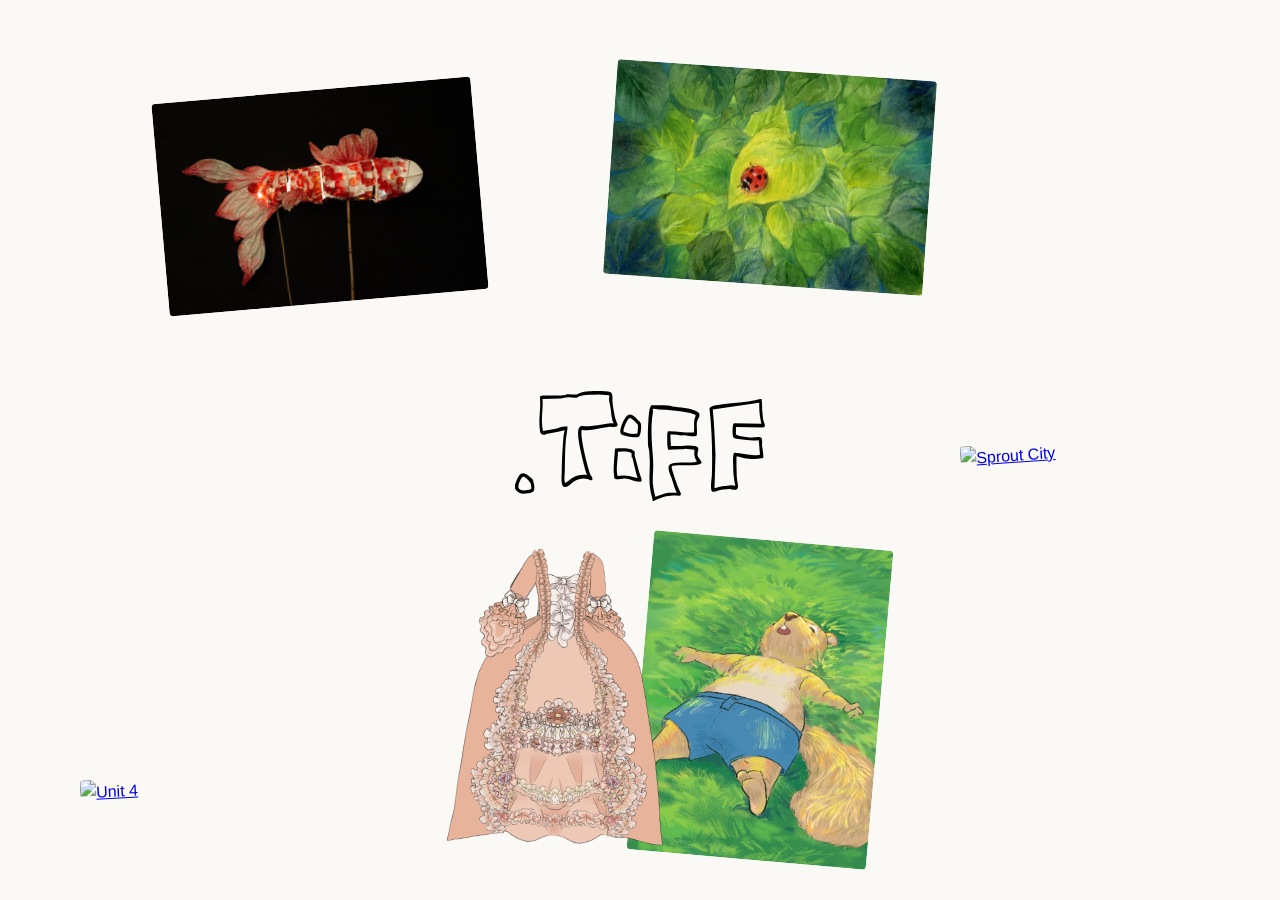
==== commit 9ffe1b75: "new" ====
--- a/index.html
+++ b/index.html
@@ -9,33 +9,32 @@
 <body class="home-page">
     <main class="home-scatter" aria-label="Home">
         <div class="home-scatter-canvas">
-            <div class="home-logo"><img src="images/logo.png" alt="Tiffany Xu"></div>
+            
+            <div class="home-logo">
+                <a href="about.html">
+                    <svg xmlns="http://www.w3.org/2000/svg" viewBox="0 0 144.5 63.7" class="main-logo">
+                        <g id="_.tff" data-name=".tff">
+                            <g>
+                                <path d="M0,54.1c1.6-4,3-9.3,8-5s2.1,2,2.1,2.2c.8,1.3,1.8,5.7.5,6.7s-2.8,1-3.2,1.1c-3.2.7-5.8.2-7.4-2.8v-2.2ZM6.8,50.7c-.6-.5-1.1-1.1-1.9-1.3-1.4,0-3.3,5.2-2.9,6.3.8,2.7,5.5,1.6,7.4.9.2-2.7-.5-4.1-2.5-5.8Z"/>
+                                <path d="M55.5.9c1.2.8.7,3.5.8,4.8.3,3.1,1.1,8.4,2.1,11.3s1.3,1.8.6,3.3c-.4.6-4.2.3-5.1.4-3.8.4-8.4,1.7-12.1,1.9s-2.1-.4-3-.2c-.8.2-.2,4.5-.1,5.4.6,5,2.4,12,3.7,16.9s1.7,3.7,2.2,5.2c.8,2.7-1.3,1.3-2.4,1-2.4-.7-5.6-.2-7.7,1.1s-4.4,4.3-6.3,3.3-1.2-6.6-1.2-7.9c0-5.4.3-11.6.7-17s.5-5.2,1-7.8c-3,.8-5.9,1.4-9,1.9s-1.7.7-2.7.7c-2.4,0-2.5-1.5-2.7-3.5-.5-4.3,0-7.8.2-11.9s-.2-6.4,0-6.7c.3-.4,1.6-.5,2.2-.5,3.2-.1,6.8.1,10-.1s2.6-.6,3.8-.7,3.7.4,5,.1,1.6-.8,2.5-1C40.8,0,46.8-.1,50,0s5.1.5,5.6.8h0ZM57,18.7c-1.3-2.7-1.3-5.6-1.7-8.5s-1.4-4.8-.7-7.4l-.4-.4-5.8-.5c-3.2.2-7.1-.1-10.2.8s-1.7,1-2.5,1.1c-1.7.3-3.4-.3-5-.2s-3,.6-4.4.7c-3.5.2-6.9.1-10.4.2.5,6.3-1.2,12.4.3,18.6,2.2-.4,4.4-.8,6.5-1.2s4.9-1.8,7-1.4.5,0,.6.4c.2.7-.8,6-.9,7.4-.5,5.4-.5,11.3-.6,16.7s-.5,5.3.1,8c.3.3,3.6-2.5,4.2-2.8,2.7-1.7,5.3-2,8.5-1.7-.5-1.1-.8-2.2-1.1-3.3-1.2-4.9-4.6-17.4-4-21.9s2.6-2.7,6.2-3,4.1-.5,6-.7c2.8-.3,5.4-1.3,8.3-.9Z"/>
+                                <path d="M105.1,25.6c-1.9,1.1-4.1.2-6.1,0s-1.9,0-2.9,0c-2.1-.2-4.2-.7-6.3-.5l.3,6.7c1.7-.3,3.3,0,4.9,0,3.4-.1,5.3-.7,9,0s.9,3.2,1.6,5.6,4.7,4.5-.1,5.2-8,0-11.7.3-3.1.6-3.2,1.3,2.8,9.1,3.3,10.3,1,2.5,1.5,3.7.4.2.4.4c.6,2.6-1.7,1.8-3,1.8-4.2,0-6.6.5-10.5,2.1s-2.2,2.1-3-.7c-2.5-8.2-1.2-14-1.4-22s-.8-5.7-1-8.6c-.2-4.5-.1-9.9.2-14.4s.7-8,1.9-8.6c3,0,6.2-.1,9.2.1s1.9.5,2.7.6c4,.5,10.6.9,14.1,2.8s.3,4.4.1,6.6.3,4.7,0,7ZM88.8,58.7h4.7c-.4-.9-.9-1.8-1.2-2.7-.7-2-1.3-4.2-1.9-6s-3.1-6.2-.6-7.7,9.1-.9,12.4-1.1,2.1-.3,3-.5c-1.6-2-1.8-4.4-1.4-6.8-1.8.1-3.8-.6-5.6-.5s-4.1.3-6.7.3-3,1-3.3-1.4-.2-2.8-.2-3.8-.2-4.8.5-5.3c5-.2,9.9,1,14.9.7.3-2.1,0-4.6.2-6.7s1.5-3.2.3-3.7-3.1-1-4.3-1.2c-5.4-1.1-11-1.5-16.5-1.7s-3-1.3-3.4,1.6c-1.4,8.9-.7,16.8,0,25.6s-.7,11.9.3,18.1,1.1,3.4,1.1,5.2l5.9-2.1,1.9-.3Z"/>
+                                <path d="M127.7,20.7v4.3c0,.4,1.6.8,2,.9,2.3.5,5.3.9,7.7.9s4-.6,4.9.2.4,3.5.5,4.5,1,5.8.7,6.7-.7.5-1.1.6c-3.6.8-6.8.4-10.4-.2s-2.6-.9-4-.7c0,3.7,0,7.6.2,11.4s1.3,5.7.3,7.1-3.7.1-4.7.2-2.8.2-3.8.3c-1.4.2-4.8,1.6-5.8,1.3s-.9-3-.9-3.7c0-1.9.4-4.2.5-6.2.4-12.9,0-25.7-1.4-38.5.8-.6,1.8-1.3,2.8-1.5,6.2-1.2,13.2-1.3,19.5-2.3s7-1.9,7.8-1.3c.5,2.5.2,5.1.5,7.7s.3,3.1.5,4.3,2.2,4.1-.4,4.3l-15.4-.2ZM141.1,6.8l-26.8,3.9c.9,8.7,1.2,17.5,1.6,26.3l-.6,19.1c1.7-.4,3.4-.9,5.2-1.2s.9.1,1.3,0c1.8-.2,3.6-.8,5.5-.1-.4-2.2-.8-4.4-1-6.6s-.1-3.6-.2-5.3-.2-6.6.6-7.2c5,0,9.7,2.3,14.9,1.1l-.7-8.4c-3.5.4-7.1.1-10.6-.5s-4-.8-4.3-1.7-.4-6.6.3-7.4.2-.2.4-.2l15.7.3c-.9-4-1.4-8.1-1.2-12.2Z"/>
+                            </g>
+                        </g>
+                        <g id="i-fill">
+                            <path d="M68,34.4c.2.1.7,0,.9.2.6.4.1,2.5.4,3.2.8,2.8,1.6,5.6,2.3,8.4s2,4.8,1.5,5.7-.5.4-.8.4c-2.1.4-6.2-1.7-8.6-1.8s-4.4.9-5.6.3-.7-1.7-.8-2.2c-.6-3.5,0-9,.3-12.6s.1-2.6,2.3-2.9,5.9,0,7.3.5.5.7.7.8ZM64.9,35c-1.7-.2-3.7.1-5.4,0,0,4.7-1.3,9.4-.2,14.1,4.1-.9,7.7.2,11.6,1.2-1.1-3.3-1.8-6.7-2.6-10.1s-.6-1.2-.8-1.8,0-1.9-.2-2.7c-.1-.1-2.1-.7-2.4-.7Z"/>
+                            <path d="M71.2,16.9c.4.4,1.2,1.1,1.4,1.6.7,1.2.2,7.2-1,7.9s-9-.1-10.3-1.6.7-6.4,1.7-8.1c2.7-5,5.2-3.3,8.2.3ZM67.1,24.7c1.1.1,2.4,0,3.5,0,.3,0,.6-4.7.4-5.1-.2-.6-3.6-4.1-4.6-4-1.3,0-3.9,6.3-3.7,7.7,0,.3,3.9,1.3,4.4,1.4Z"/>
+                        </g>
+                    </svg>
+                </a>
+            </div>
 
-            <a href="about.html" class="scatter-item scatter-about">About</a>
-
-            <a href="unit10.html" class="scatter-item scatter-cover scatter-unit10" aria-label="Unit 10">
-                <img src="images/projects/uni/unit10/1.jpeg" alt="Unit 10">
-            </a>
-
-            <a href="unit4.html" class="scatter-item scatter-cover scatter-unit4" aria-label="Unit 4 — Childhood Monopoly">
-                <img src="images/projects/uni/unit4/u4-01.jpg" alt="Unit 4">
-            </a>
-
-            <a href="unit9.html" class="scatter-item scatter-cover scatter-unit9" aria-label="Sprout City">
-                <img src="images/projects/uni/unit9/cover.jpg" alt="Sprout City">
-            </a>
-
-            <a href="unit8.html" class="scatter-item scatter-cover scatter-unit8" aria-label="What's On Greenwich Today">
-                <img src="images/projects/uni/unit8/cover.jpg" alt="Greenwich">
-            </a>
-
-            <a href="unit7.html" class="scatter-item scatter-cover scatter-unit7" aria-label="Unit 7">
-                <img src="images/projects/uni/unit7/unit73.png" alt="Unit 7">
-            </a>
-
-            <a href="highschool.html" class="scatter-item scatter-cover scatter-highschool" aria-label="High School Projects">
-                <img src="images/projects/highschool/fish1.jpg" alt="High School">
-            </a>
+            <a href="unit10.html" class="scatter-item scatter-cover scatter-unit10" aria-label="Unit 10"><img src="images/projects/uni/unit10/1.jpeg" alt="Unit 10"></a>
+            <a href="unit4.html" class="scatter-item scatter-cover scatter-unit4" aria-label="Unit 4"><img src="images/projects/uni/unit4/u4-01.jpg" alt="Unit 4"></a>
+            <a href="unit9.html" class="scatter-item scatter-cover scatter-unit9" aria-label="Sprout City"><img src="images/projects/uni/unit9/cover.jpg" alt="Sprout City"></a>
+            <a href="unit8.html" class="scatter-item scatter-cover scatter-unit8" aria-label="Greenwich"><img src="images/projects/uni/unit8/cover.jpg" alt="Greenwich"></a>
+            <a href="unit7.html" class="scatter-item scatter-cover scatter-unit7" aria-label="Unit 7"><img src="images/projects/uni/unit7/unit73.png" alt="Unit 7"></a>
+            <a href="highschool.html" class="scatter-item scatter-cover scatter-highschool" aria-label="High School"><img src="images/projects/highschool/fish1.jpg" alt="High School"></a>
         </div>
     </main>
 </body>
--- a/styles.css
+++ b/styles.css
@@ -11,7 +11,7 @@
     color: #333333;
     line-height: 1.6;
     min-height: 100vh;
-    cursor: url('images/banana-cursor.png') 12 4, auto;
+    cursor: url('images/banana-cursor.png') 12 4, auto !important;
 }
 
 a,
@@ -948,10 +948,10 @@
 }
 
 /* ==========================================================================
-   Homepage — Final Locked Layout (绝对锁定坐标版)
+   Homepage — 锁定布局与 Logo 交互 (修复版)
    ========================================================================== */
 
-/* 1. 容器：强制全屏，不随内容变动 */
+/* 1. 容器：强制全屏 */
 .home-scatter-canvas {
     position: relative;
     width: 100vw;
@@ -960,18 +960,33 @@
     margin: 0;
 }
 
-/* 2. Logo：绝对居中，Z轴最低 */
+/* 2. Logo：绝对居中，开启鼠标交互 */
 .home-logo {
     position: absolute;
     top: 50%; left: 50%;
     transform: translate(-50%, -50%);
-    z-index: 1;
-    pointer-events: none;
-    width: 250px; /* 固定宽度，不随屏幕缩放 */
-}
-.home-logo img { width: 100%; height: auto; }
-
-/* 3. About：左上角固定框 */
+    z-index: 1000;
+    pointer-events: auto !important; 
+    width: 250px;
+    cursor: pointer;
+    transition: transform 0.3s ease;
+}
+
+.home-logo:hover {
+    transform: translate(-50%, -50%) scale(1.05);
+}
+
+/* 3. Logo 变色逻辑 (强制覆盖) */
+.home-logo #i-fill path {
+    fill: #000000 !important;
+    transition: fill 0.3s ease !important;
+}
+
+.home-logo:hover #i-fill path {
+    fill: #ec3741 !important;
+}
+
+/* 4. About：左上角固定 */
 .scatter-about {
     position: absolute;
     top: 50px; left: 50px;
@@ -984,7 +999,7 @@
     font-size: 14px;
 }
 
-/* 4. 作品：统一锁定尺寸，禁止移动 */
+/* 5. 作品：锁定尺寸 */
 .scatter-item {
     position: absolute;
     z-index: 10;
@@ -993,24 +1008,10 @@
 .scatter-item img { width: 100%; height: auto; display: block; border-radius: 4px; }
 .scatter-item:hover { z-index: 200; transform: scale(1.1); }
 
-/* 5. 锁定坐标 (Pixel定位，最终微调版) */
-
-/* 5. 锁定坐标 (精准往左挪) */
-
-/* 鱼 (左上角) */
+/* 6. 坐标位置 */
 .scatter-highschool { top: 90px; left: 160px; width: 320px; transform: rotate(-5deg); }
-
-/* Let's Play! (左下角) */
 .scatter-unit4      { bottom: 100px; left: 80px; width: 250px; transform: rotate(-3deg); }
-
-/* 裙子 (底部中间) */
 .scatter-unit7      { bottom: 50px; left: 450px; width: 220px; transform: rotate(2deg); }
-
-/* 瓢虫 (右上角) */
 .scatter-unit10     { top: 70px; right: 350px; width: 320px; transform: rotate(4deg); }
-
-/* 橙色 (中间靠右) */
-.scatter-unit9 { top: 50%; right: 50px; width: 270px; transform: translateY(-50%) rotate(-4deg); }
-
-/* 松鼠 (右下角，已向左挪) */
+.scatter-unit9      { top: 50%; right: 50px; width: 270px; transform: translateY(-50%) rotate(-4deg); }
 .scatter-unit8      { bottom: 40px; right: 400px; width: 240px; transform: rotate(5deg); }
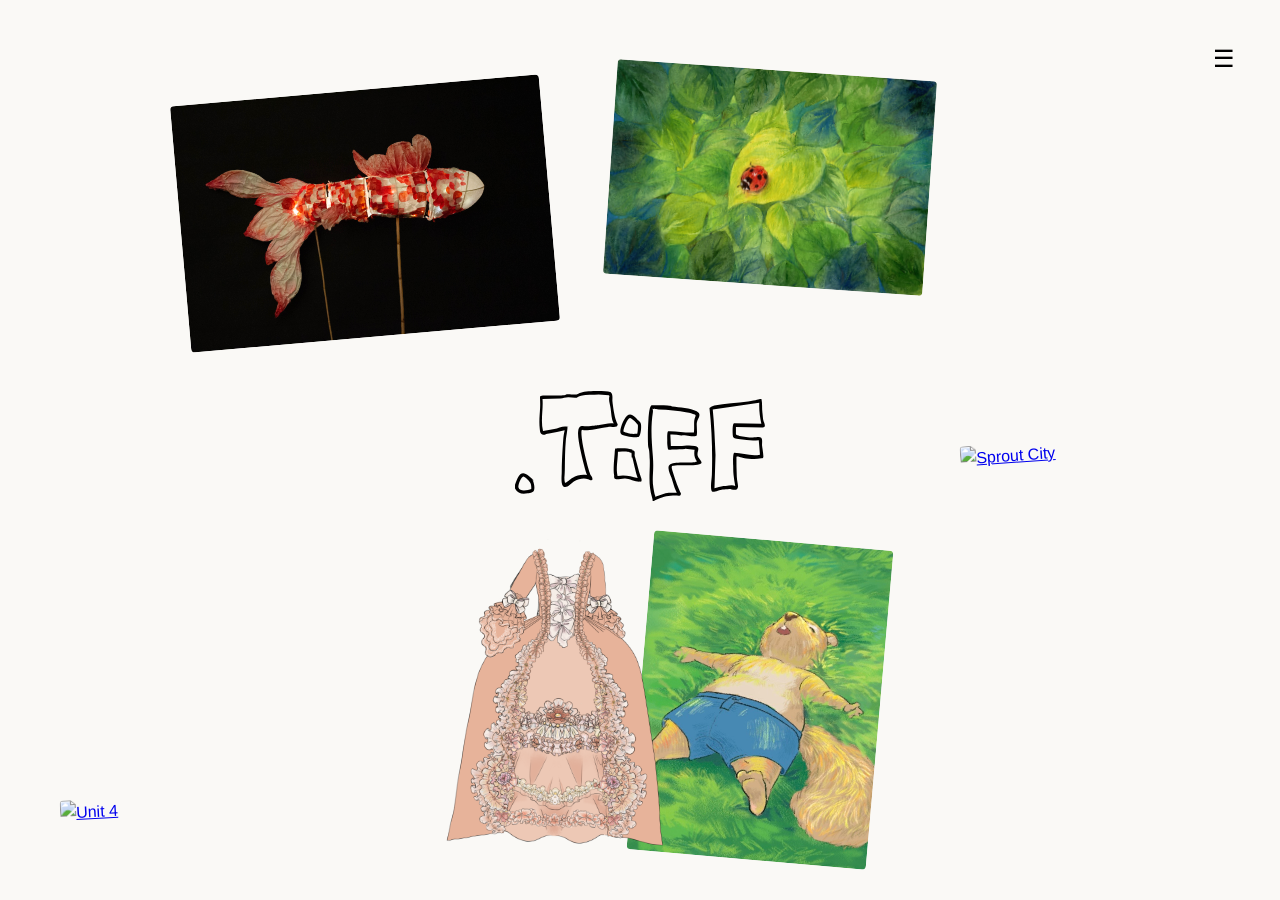
==== commit dd138d1a: "update" ====
--- a/index.html
+++ b/index.html
@@ -5,8 +5,74 @@
     <meta name="viewport" content="width=device-width, initial-scale=1.0">
     <title>Tiffany Xu</title>
     <link rel="stylesheet" href="styles.css?v=25">
+    <style>
+        /* 右上角绝对定位容器 */
+        .homepage-menu-wrapper {
+            position: absolute;
+            top: 40px;
+            right: 40px;
+            z-index: 2000; /* 确保悬浮在所有分散图片之上 */
+        }
+
+        /* 统一汉堡菜单基础样式 */
+        .header-menu-container { position: relative; display: inline-block; }
+        .menu-checkbox { display: none; }
+        .hamburger-btn { cursor: pointer; font-size: 24px; user-select: none; padding: 5px; color: #000; }
+        
+        /* 一级下拉菜单面板 */
+        .dropdown-menu { 
+            display: none; position: absolute; right: 0; top: 35px; 
+            background: #ffffff; padding: 15px 25px; border: 1px solid #eee; 
+            text-align: right; box-shadow: 0 4px 12px rgba(0,0,0,0.05); z-index: 2005; 
+            min-width: 240px;
+        }
+        .dropdown-menu a { display: block; color: #555; text-decoration: none; font-size: 14px; margin: 12px 0; font-family: sans-serif; letter-spacing: 1px; }
+        .dropdown-menu a:hover { color: #000; }
+        .menu-checkbox:checked ~ .dropdown-menu { display: block; }
+
+        /* Work 二级分栏选择项目的样式 */
+        .has-submenu { position: relative; }
+        .submenu { 
+            display: none; 
+            background: #fafafa; padding: 5px 15px 5px 0; margin-top: 5px; 
+            border-right: 2px solid #ddd; text-align: right; 
+        }
+        .submenu a { font-size: 12px !important; margin: 10px 0 !important; color: #777 !important; font-weight: normal !important; }
+        .submenu a:hover { color: #000 !important; }
+        
+        /* 鼠标悬停在 Work 上时自动展开项目列表 */
+        .has-submenu:hover .submenu { display: block; }
+
+        /* 移动端微调：防止按钮太贴边 */
+        @media (max-width: 768px) {
+            .homepage-menu-wrapper { top: 20px; right: 20px; }
+        }
+    </style>
 </head>
 <body class="home-page">
+    <div class="homepage-menu-wrapper">
+        <div class="header-menu-container">
+            <input type="checkbox" id="menu-toggle" class="menu-checkbox">
+            <label for="menu-toggle" class="hamburger-btn">☰</label>
+            <nav class="dropdown-menu">
+                <a href="index.html" style="font-weight: bold; color: #000;">Home</a>
+                <a href="about.html">About</a>
+                
+                <div class="has-submenu">
+                    <a href="#" style="font-weight: bold; color: #000; margin-bottom: 5px;">Work ▾</a>
+                    <div class="submenu">
+                        <a href="unit10.html">Unit10: Among the Unhurried</a>
+                        <a href="unit9.html">Unit9: Sprout City</a>
+                        <a href="unit8.html">Unit8: What’s on Greenwich Today</a>
+                        <a href="unit7.html">Unit7: The Book of Rococo Closet</a>
+                        <a href="unit4.html">Unit4: Childhood Monopoly</a>
+                        <a href="highschool.html">Highschool: Fish Lantern</a>
+                    </div>
+                </div>
+            </nav>
+        </div>
+    </div>
+
     <main class="home-scatter" aria-label="Home">
         <div class="home-scatter-canvas">
             
@@ -21,9 +87,13 @@
                                 <path d="M127.7,20.7v4.3c0,.4,1.6.8,2,.9,2.3.5,5.3.9,7.7.9s4-.6,4.9.2.4,3.5.5,4.5,1,5.8.7,6.7-.7.5-1.1.6c-3.6.8-6.8.4-10.4-.2s-2.6-.9-4-.7c0,3.7,0,7.6.2,11.4s1.3,5.7.3,7.1-3.7.1-4.7.2-2.8.2-3.8.3c-1.4.2-4.8,1.6-5.8,1.3s-.9-3-.9-3.7c0-1.9.4-4.2.5-6.2.4-12.9,0-25.7-1.4-38.5.8-.6,1.8-1.3,2.8-1.5,6.2-1.2,13.2-1.3,19.5-2.3s7-1.9,7.8-1.3c.5,2.5.2,5.1.5,7.7s.3,3.1.5,4.3,2.2,4.1-.4,4.3l-15.4-.2ZM141.1,6.8l-26.8,3.9c.9,8.7,1.2,17.5,1.6,26.3l-.6,19.1c1.7-.4,3.4-.9,5.2-1.2s.9.1,1.3,0c1.8-.2,3.6-.8,5.5-.1-.4-2.2-.8-4.4-1-6.6s-.1-3.6-.2-5.3-.2-6.6.6-7.2c5,0,9.7,2.3,14.9,1.1l-.7-8.4c-3.5.4-7.1.1-10.6-.5s-4-.8-4.3-1.7-.4-6.6.3-7.4.2-.2.4-.2l15.7.3c-.9-4-1.4-8.1-1.2-12.2Z"/>
                             </g>
                         </g>
-                        <g id="i-fill">
-                            <path d="M68,34.4c.2.1.7,0,.9.2.6.4.1,2.5.4,3.2.8,2.8,1.6,5.6,2.3,8.4s2,4.8,1.5,5.7-.5.4-.8.4c-2.1.4-6.2-1.7-8.6-1.8s-4.4.9-5.6.3-.7-1.7-.8-2.2c-.6-3.5,0-9,.3-12.6s.1-2.6,2.3-2.9,5.9,0,7.3.5.5.7.7.8ZM64.9,35c-1.7-.2-3.7.1-5.4,0,0,4.7-1.3,9.4-.2,14.1,4.1-.9,7.7.2,11.6,1.2-1.1-3.3-1.8-6.7-2.6-10.1s-.6-1.2-.8-1.8,0-1.9-.2-2.7c-.1-.1-2.1-.7-2.4-.7Z"/>
-                            <path d="M71.2,16.9c.4.4,1.2,1.1,1.4,1.6.7,1.2.2,7.2-1,7.9s-9-.1-10.3-1.6.7-6.4,1.7-8.1c2.7-5,5.2-3.3,8.2.3ZM67.1,24.7c1.1.1,2.4,0,3.5,0,.3,0,.6-4.7.4-5.1-.2-.6-3.6-4.1-4.6-4-1.3,0-3.9,6.3-3.7,7.7,0,.3,3.9,1.3,4.4,1.4Z"/>
+                        <g class="i-default-outline">
+                            <path d="M68,34.4c.2.1.7,0,.9.2.6.4.1,2.5.4,3.2.8,2.8,1.6,5.6,2.3,8.4s2,4.8,1.5,5.7-.5.4-.8.4c-2.1.4-6.2-1.7-8.6-1.8s-4.4.9-5.6.3-.7-1.7-.8-2.2c-.6-3.5,0-9,.3-12.6s.1-2.6,2.3-2.9,5.9,0,7.3.5.5.7.7.8ZM64.9,35c-1.7-.2-3.7.1-5.4,0,0,4.7-1.3,9.4-.2,14.1,4.1-.9,7.7.2,11.6,1.2-1.1-3.3-1.8-6.7-2.6-10.1s-.6-1.2-.8-1.8,0-1.9-.2-2.7c-.1-.1-2.1-.7-2.4-.7Z" fill="#000000"/>
+                            <path d="M71.2,16.9c.4.4,1.2,1.1,1.4,1.6.7,1.2.2,7.2-1,7.9s-9-.1-10.3-1.6.7-6.4,1.7-8.1c2.7-5,5.2-3.3,8.2.3ZM67.1,24.7c1.1.1,2.4,0,3.5,0,.3,0,.6-4.7.4-5.1-.2-.6-3.6-4.1-4.6-4-1.3,0-3.9,6.3-3.7,7.7,0,.3,3.9,1.3,4.4,1.4Z" fill="#000000"/>
+                        </g>
+                        <g class="i-hover-filled">
+                            <path d="M68,34.4c.2.1.7,0,.9.2.6.4.1,2.5.4,3.2.8,2.8,1.6,5.6,2.3,8.4s2,4.8,1.5,5.7-.5.4-.8.4c-2.1.4-6.2-1.7-8.6-1.8s-4.4.9-5.6.3-.7-1.7-.8-2.2c-.6-3.5,0-9,.3-12.6s.1-2.6,2.3-2.9,5.9,0,7.3.5.5.7.7.8Z" fill="#ec3741"/>
+                            <path d="M71.2,16.9c.4.4,1.2,1.1,1.4,1.6.7,1.2.2,7.2-1,7.9s-9-.1-10.3-1.6.7-6.4,1.7-8.1c2.7-5,5.2-3.3,8.2.3Z" fill="#ec3741"/>
                         </g>
                     </svg>
                 </a>
--- a/styles.css
+++ b/styles.css
@@ -976,14 +976,22 @@
     transform: translate(-50%, -50%) scale(1.05);
 }
 
-/* 3. Logo 变色逻辑 (强制覆盖) */
-.home-logo #i-fill path {
-    fill: #000000 !important;
-    transition: fill 0.3s ease !important;
-}
-
-.home-logo:hover #i-fill path {
-    fill: #ec3741 !important;
+/* 3. Logo 变色逻辑 (纯正填充红交互版) */
+
+/* 平时：隐藏填充红，显示黑色镂空 */
+.home-logo .i-hover-filled {
+    display: none !important;
+}
+.home-logo .i-default-outline {
+    display: block !important;
+}
+
+/* 整个 Logo 被悬停(Hover)时：瞬间互换 */
+.home-logo:hover .i-default-outline {
+    display: none !important;
+}
+.home-logo:hover .i-hover-filled {
+    display: block !important;
 }
 
 /* 4. About：左上角固定 */
@@ -1009,8 +1017,8 @@
 .scatter-item:hover { z-index: 200; transform: scale(1.1); }
 
 /* 6. 坐标位置 */
-.scatter-highschool { top: 90px; left: 160px; width: 320px; transform: rotate(-5deg); }
-.scatter-unit4      { bottom: 100px; left: 80px; width: 250px; transform: rotate(-3deg); }
+.scatter-highschool { top: 90px; left: 180px; width: 370px; transform: rotate(-5deg); }
+.scatter-unit4      { bottom: 80px; left: 60px; width: 260px; transform: rotate(-3deg); }
 .scatter-unit7      { bottom: 50px; left: 450px; width: 220px; transform: rotate(2deg); }
 .scatter-unit10     { top: 70px; right: 350px; width: 320px; transform: rotate(4deg); }
 .scatter-unit9      { top: 50%; right: 50px; width: 270px; transform: translateY(-50%) rotate(-4deg); }
